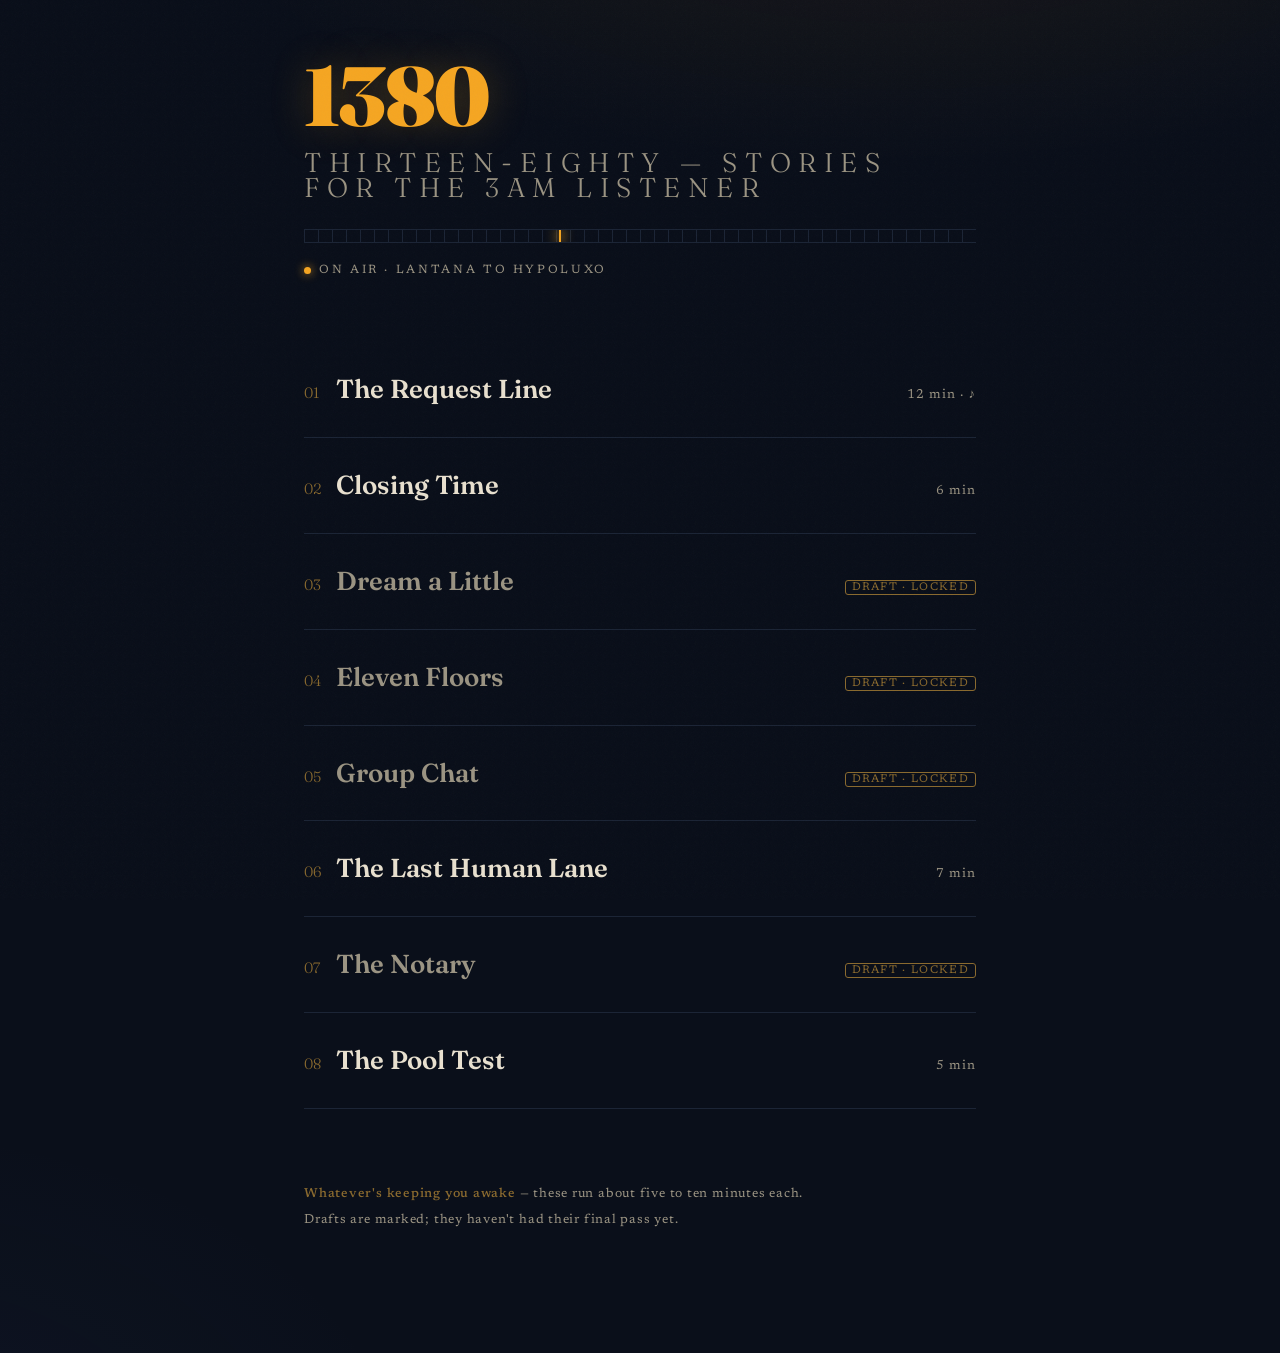
==== index.html @ d1e94da0 "auto-publish 2026-06-11 12:53" ====
<!doctype html>
<html lang="en">
<head>
<meta charset="utf-8">
<meta name="viewport" content="width=device-width, initial-scale=1">
<title>Thirteen-Eighty — stories for the 3am listener</title>
<link rel="preconnect" href="https://fonts.googleapis.com">
<link href="https://fonts.googleapis.com/css2?family=Fraunces:opsz,wght@9..144,300;9..144,600;9..144,900&family=Newsreader:ital,opsz,wght@0,6..72,400;0,6..72,500;1,6..72,400&display=swap" rel="stylesheet">
<style>
  :root {
    --night: #0a0f1a;
    --night-2: #0e1524;
    --amber: #f5a623;
    --amber-dim: #8a6a2f;
    --paper: #e8e0cf;
    --paper-dim: #9b9483;
    --line: #1c2536;
  }
  * { box-sizing: border-box; }
  html { background: var(--night); }
  body {
    margin: 0;
    color: var(--paper);
    font-family: "Newsreader", Georgia, serif;
    font-size: 18px;
    line-height: 1.65;
    min-height: 100vh;
    background:
      radial-gradient(1200px 500px at 70% -10%, rgba(245,166,35,0.07), transparent 60%),
      radial-gradient(900px 600px at -10% 110%, rgba(60,90,160,0.08), transparent 60%),
      var(--night);
  }
  /* faint static/grain */
  body::after {
    content: ""; position: fixed; inset: 0; pointer-events: none; opacity: 0.05;
    background-image: url("data:image/svg+xml,%3Csvg xmlns='http://www.w3.org/2000/svg' width='120' height='120'%3E%3Cfilter id='n'%3E%3CfeTurbulence baseFrequency='0.9' numOctaves='2'/%3E%3C/filter%3E%3Crect width='100%25' height='100%25' filter='url(%23n)' opacity='0.6'/%3E%3C/svg%3E");
  }
  .wrap { max-width: 720px; margin: 0 auto; padding: 56px 24px 120px; }

  header { margin-bottom: 56px; }
  .freq {
    font-family: "Fraunces", serif; font-weight: 900; font-size: clamp(44px, 9vw, 84px);
    line-height: 0.95; letter-spacing: -0.02em; margin: 0;
    color: var(--amber);
    text-shadow: 0 0 40px rgba(245,166,35,0.25);
  }
  .freq small { display: block; font-weight: 300; font-size: 0.32em; letter-spacing: 0.28em;
    text-transform: uppercase; color: var(--paper-dim); margin-top: 14px; text-shadow: none; }
  .dial {
    margin-top: 28px; height: 14px; position: relative; overflow: hidden;
    border-top: 1px solid var(--line); border-bottom: 1px solid var(--line);
  }
  .dial::before {
    content: ""; position: absolute; inset: 0;
    background-image: repeating-linear-gradient(90deg, var(--line) 0 1px, transparent 1px 14px);
  }
  .dial::after { /* the tuner needle, resting at our station */
    content: ""; position: absolute; top: 0; bottom: 0; left: 38%; width: 2px;
    background: var(--amber); box-shadow: 0 0 12px 2px rgba(245,166,35,0.6);
  }

  .onair { display: inline-flex; align-items: center; gap: 8px; margin-top: 18px;
    font-size: 12px; letter-spacing: 0.22em; text-transform: uppercase; color: var(--paper-dim); }
  .onair i { width: 7px; height: 7px; border-radius: 50%; background: var(--amber);
    box-shadow: 0 0 10px rgba(245,166,35,0.9); animation: pulse 2.4s ease-in-out infinite; }
  @keyframes pulse { 50% { opacity: 0.25; box-shadow: none; } }

  .track { border-bottom: 1px solid var(--line); padding: 26px 0; opacity: 0;
    animation: rise 0.7s ease forwards; }
  .track:nth-child(1) { animation-delay: .05s } .track:nth-child(2) { animation-delay: .12s }
  .track:nth-child(3) { animation-delay: .19s } .track:nth-child(4) { animation-delay: .26s }
  .track:nth-child(5) { animation-delay: .33s } .track:nth-child(6) { animation-delay: .40s }
  .track:nth-child(7) { animation-delay: .47s } .track:nth-child(8) { animation-delay: .54s }
  @keyframes rise { from { transform: translateY(10px); } to { opacity: 1; transform: none; } }

  .track-head { display: flex; align-items: baseline; gap: 14px; cursor: pointer; }
  .track-head:hover .t-title { color: var(--amber); }
  .t-no { font-family: "Fraunces", serif; font-weight: 300; color: var(--amber-dim);
    font-size: 15px; min-width: 2ch; }
  .t-title { font-family: "Fraunces", serif; font-weight: 600; font-size: 26px;
    transition: color .2s; flex: 1; }
  .t-meta { font-size: 13px; color: var(--paper-dim); letter-spacing: 0.08em; white-space: nowrap; }
  .t-meta .draft { color: var(--amber-dim); border: 1px solid var(--amber-dim);
    border-radius: 3px; padding: 1px 6px; margin-left: 8px; font-size: 11px;
    letter-spacing: 0.12em; text-transform: uppercase; }

  .t-body { display: none; padding: 18px 0 6px 0; }
  .track.open .t-body { display: block; }

  audio { width: 100%; margin: 6px 0 14px; filter: sepia(0.3) saturate(0.8); }
  .no-audio { font-size: 13px; color: var(--paper-dim); font-style: italic; margin: 6px 0 14px; }

  .story { border-top: 1px dashed var(--line); padding-top: 18px; }
  .story h1 { display: none; }
  .story p { margin: 0 0 1.1em; }
  .story p:first-of-type::first-letter {
    font-family: "Fraunces", serif; font-weight: 900; font-size: 3.1em; line-height: 0.8;
    float: left; padding: 6px 10px 0 0; color: var(--amber);
  }
  .readbtn { background: none; border: 1px solid var(--line); color: var(--paper-dim);
    font: inherit; font-size: 13px; letter-spacing: 0.1em; text-transform: uppercase;
    padding: 7px 16px; cursor: pointer; border-radius: 3px; transition: all .2s; }
  .readbtn:hover { border-color: var(--amber); color: var(--amber); }

  footer { margin-top: 72px; font-size: 13px; color: var(--paper-dim);
    letter-spacing: 0.06em; line-height: 2; }
  footer b { color: var(--amber-dim); font-weight: 500; }
</style>
</head>
<body>
<div class="wrap">
  <header>
    <h1 class="freq">1380<small>Thirteen-Eighty &mdash; stories for the 3am listener</small></h1>
    <div class="dial"></div>
    <div class="onair"><i></i> on air &middot; lantana to hypoluxo</div>
  </header>

  <main id="tracks"></main>

  <footer>
    <b>Whatever's keeping you awake</b> &mdash; these run about five to ten minutes each.<br>
    Drafts are marked; they haven't had their final pass yet.
  </footer>
</div>

<script>
  // Draft gate: casual-visitor screen only (client-side; not real security).
  // To change the passphrase: sha256 of the new phrase goes here.
  const DRAFT_HASH = "aecef364029f6f3f008b4f2b87b9a1c27e596a74062b83cad24fab73cce4f1f0";
  async function sha256(s) {
    const b = await crypto.subtle.digest("SHA-256", new TextEncoder().encode(s));
    return [...new Uint8Array(b)].map((x) => x.toString(16).padStart(2, "0")).join("");
  }
  function draftsUnlocked() { return localStorage.getItem("draftKey") === DRAFT_HASH; }
  async function unlockDrafts() {
    const p = prompt("Drafts passphrase:");
    if (p && (await sha256(p)) === DRAFT_HASH) { localStorage.setItem("draftKey", DRAFT_HASH); location.reload(); }
    else if (p) alert("Not it.");
  }

  // minimal markdown: paragraphs + em/strong/quotes; stories are plain prose.
  function md(text) {
    return text
      .split(/\n\n+/)
      .map((b) => b.trim())
      .filter(Boolean)
      .map((b) => {
        if (b.startsWith("# ")) return "";
        b = b.replace(/&/g, "&amp;").replace(/</g, "&lt;")
             .replace(/\*\*(.+?)\*\*/g, "<strong>$1</strong>")
             .replace(/\*(.+?)\*/g, "<em>$1</em>")
             .replace(/\n/g, "<br>");
        return `<p>${b}</p>`;
      })
      .join("");
  }

  fetch("manifest.json")
    .then((r) => r.json())
    .then(({ stories }) => {
      const root = document.getElementById("tracks");
      stories.forEach((s, i) => {
        const el = document.createElement("article");
        el.className = "track";
        if (s.status === "draft" && !draftsUnlocked()) {
          el.innerHTML = `
            <div class="track-head">
              <span class="t-no">${String(i + 1).padStart(2, "0")}</span>
              <span class="t-title" style="color:var(--paper-dim)">${s.title}</span>
              <span class="t-meta"><span class="draft">draft · locked</span></span>
            </div>`;
          el.querySelector(".track-head").addEventListener("click", unlockDrafts);
          root.appendChild(el);
          return;
        }
        el.innerHTML = `
          <div class="track-head">
            <span class="t-no">${String(i + 1).padStart(2, "0")}</span>
            <span class="t-title">${s.title}</span>
            <span class="t-meta">${s.minutes} min${s.audio ? " · ♪" : ""}${s.status === "draft" ? '<span class="draft">draft</span>' : ""}</span>
          </div>
          <div class="t-body">
            ${s.audio ? `<audio controls preload="none" src="${s.audio}"></audio>`
                      : `<p class="no-audio">audio coming soon — text only for now</p>`}
            <button class="readbtn">Read it</button>
            <div class="story" style="display:none"></div>
          </div>`;
        el.querySelector(".track-head").addEventListener("click", () => el.classList.toggle("open"));
        el.querySelector(".readbtn").addEventListener("click", async (e) => {
          const box = el.querySelector(".story");
          if (!box.innerHTML) box.innerHTML = md(await (await fetch(s.text)).text());
          box.style.display = box.style.display === "none" ? "block" : "none";
          e.target.textContent = box.style.display === "none" ? "Read it" : "Close text";
        });
        root.appendChild(el);
      });
    })
    .catch(() => {
      document.getElementById("tracks").innerHTML =
        "<p class='no-audio'>manifest.json missing — run <code>node portal/build.js</code> and serve from the repo root.</p>";
    });
</script>
</body>
</html>
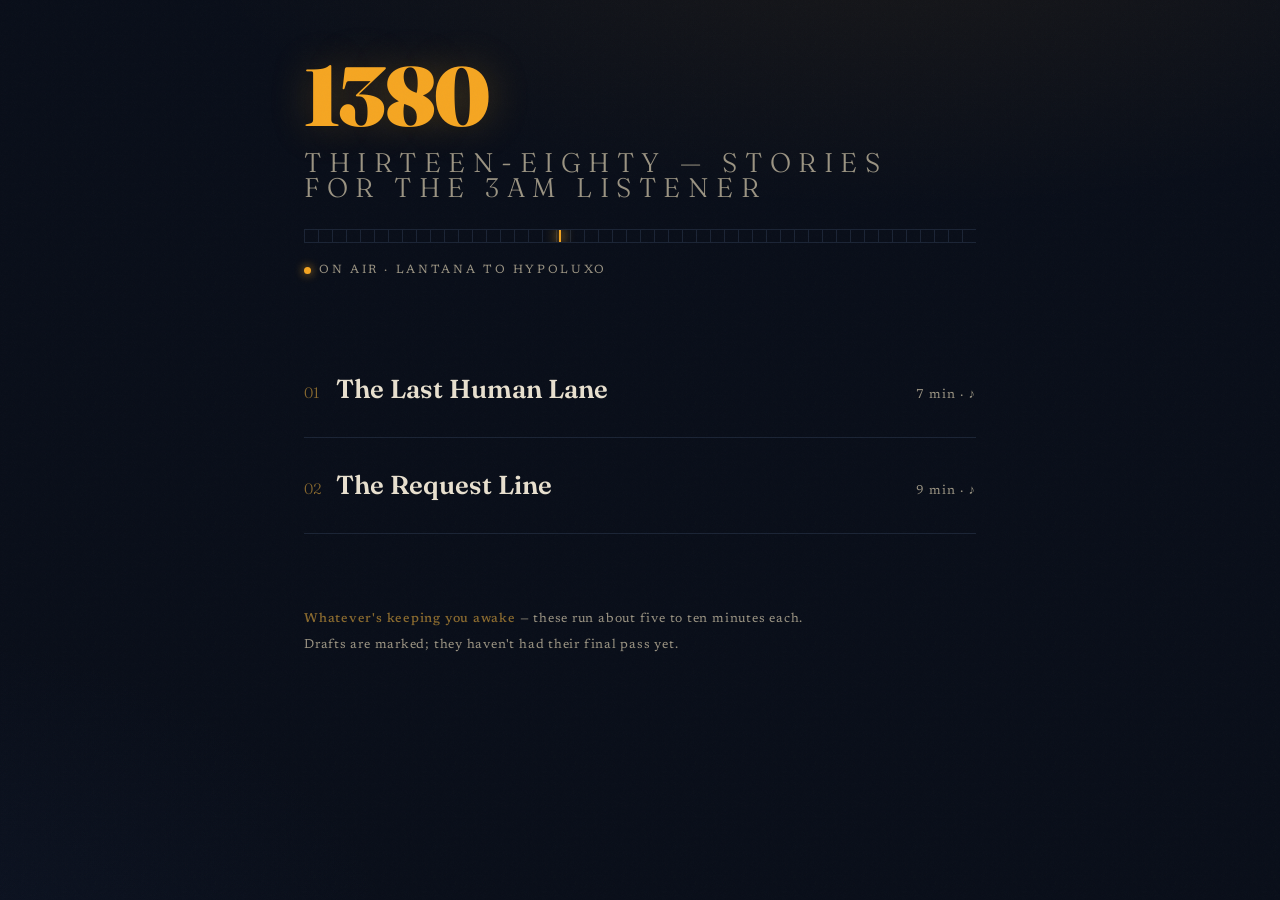
==== commit 9cf7c26e: "auto-publish 2026-06-14 09:16" ====
--- a/index.html
+++ b/index.html
@@ -177,7 +177,7 @@
           <div class="track-head">
             <span class="t-no">${String(i + 1).padStart(2, "0")}</span>
             <span class="t-title">${s.title}</span>
-            <span class="t-meta">${s.minutes} min${s.audio ? " · ♪" : ""}${s.status === "draft" ? '<span class="draft">draft</span>' : ""}</span>
+            <span class="t-meta">${s.minutes} min${s.audio ? " · ♪" : ""}${s.audioStatus === "preview" ? '<span class="draft">preview</span>' : ""}${s.status === "draft" ? '<span class="draft">draft</span>' : ""}</span>
           </div>
           <div class="t-body">
             ${s.audio ? `<audio controls preload="none" src="${s.audio}"></audio>`
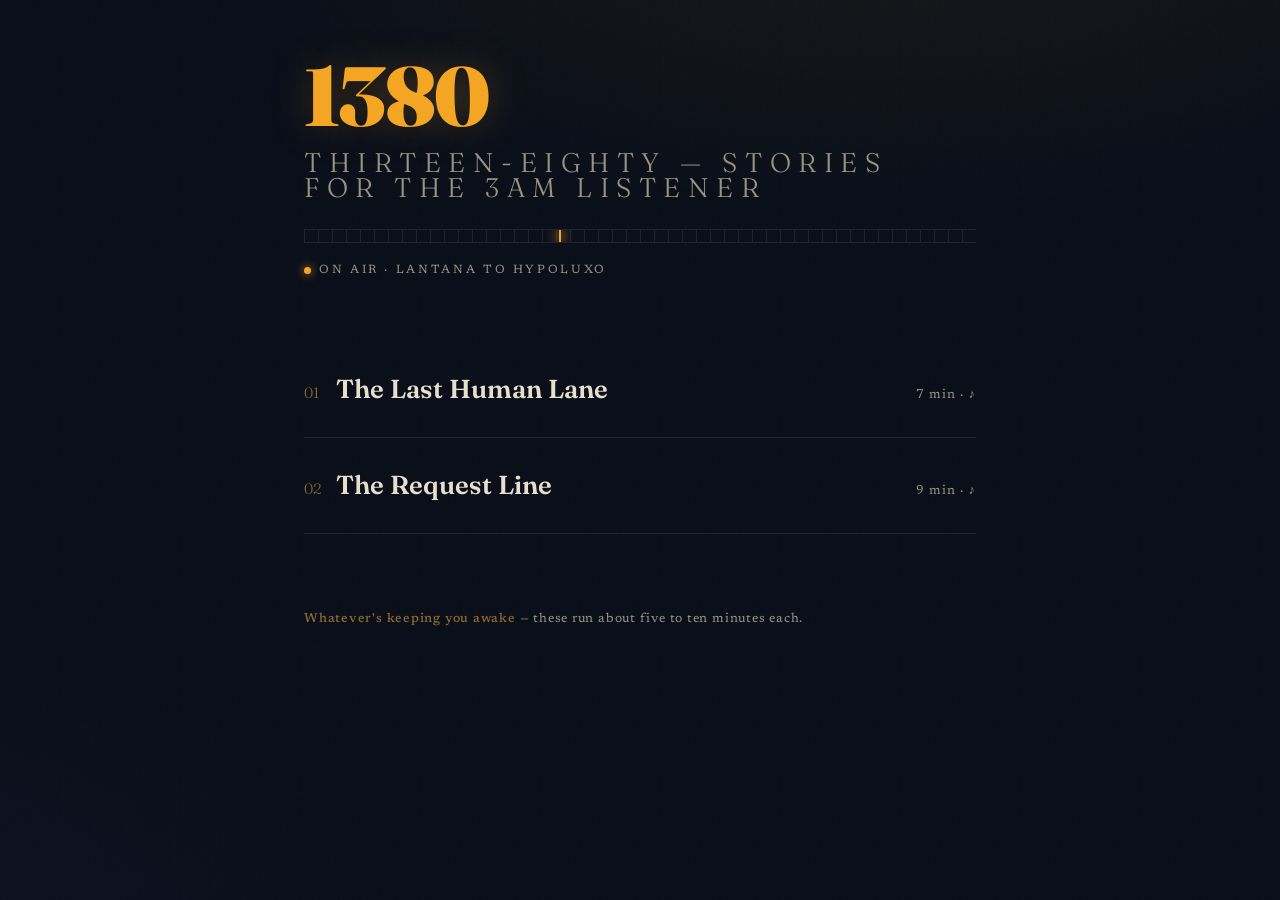
==== commit fa6944ee: "auto-publish 2026-06-14 12:51" ====
--- a/index.html
+++ b/index.html
@@ -105,6 +105,9 @@
   footer { margin-top: 72px; font-size: 13px; color: var(--paper-dim);
     letter-spacing: 0.06em; line-height: 2; }
   footer b { color: var(--amber-dim); font-weight: 500; }
+  .draft-access { background: none; border: 0; color: var(--line); cursor: pointer;
+    font: inherit; font-size: 12px; padding: 0 8px; opacity: 0.45; }
+  .draft-access:hover { color: var(--amber-dim); opacity: 1; }
 </style>
 </head>
 <body>
@@ -119,7 +122,7 @@
 
   <footer>
     <b>Whatever's keeping you awake</b> &mdash; these run about five to ten minutes each.<br>
-    Drafts are marked; they haven't had their final pass yet.
+    <button id="draftAccess" class="draft-access" type="button" aria-label="Draft access">.</button>
   </footer>
 </div>
 
@@ -134,8 +137,9 @@
   function draftsUnlocked() { return localStorage.getItem("draftKey") === DRAFT_HASH; }
   async function unlockDrafts() {
     const p = prompt("Drafts passphrase:");
-    if (p && (await sha256(p)) === DRAFT_HASH) { localStorage.setItem("draftKey", DRAFT_HASH); location.reload(); }
+    if (p && (await sha256(p)) === DRAFT_HASH) { localStorage.setItem("draftKey", DRAFT_HASH); loadStories(); return true; }
     else if (p) alert("Not it.");
+    return false;
   }
 
   // minimal markdown: paragraphs + em/strong/quotes; stories are plain prose.
@@ -155,10 +159,30 @@
       .join("");
   }
 
-  fetch("manifest.json")
-    .then((r) => r.json())
-    .then(({ stories }) => {
+  async function loadManifest(path) {
+    const r = await fetch(path, { cache: "no-store" });
+    if (!r.ok) throw new Error(`${path}: ${r.status}`);
+    return r.json();
+  }
+
+  async function loadStories() {
+    const main = await loadManifest("manifest.json");
+    let stories = main.stories;
+    if (draftsUnlocked()) {
+      try {
+        const drafts = await loadManifest("drafts.json");
+        const seen = new Set(stories.map((s) => s.slug));
+        stories = stories.concat(drafts.stories.filter((s) => !seen.has(s.slug)));
+      } catch (_) {
+        // Local previews before a public deploy may not have drafts.json.
+      }
+    }
+    renderStories(stories);
+  }
+
+  function renderStories(stories) {
       const root = document.getElementById("tracks");
+      root.innerHTML = "";
       stories.forEach((s, i) => {
         const el = document.createElement("article");
         el.className = "track";
@@ -194,11 +218,15 @@
         });
         root.appendChild(el);
       });
-    })
+  }
+
+  document.getElementById("draftAccess").addEventListener("click", unlockDrafts);
+
+  loadStories()
     .catch(() => {
       document.getElementById("tracks").innerHTML =
         "<p class='no-audio'>manifest.json missing — run <code>node portal/build.js</code> and serve from the repo root.</p>";
-    });
+    })
 </script>
 </body>
 </html>
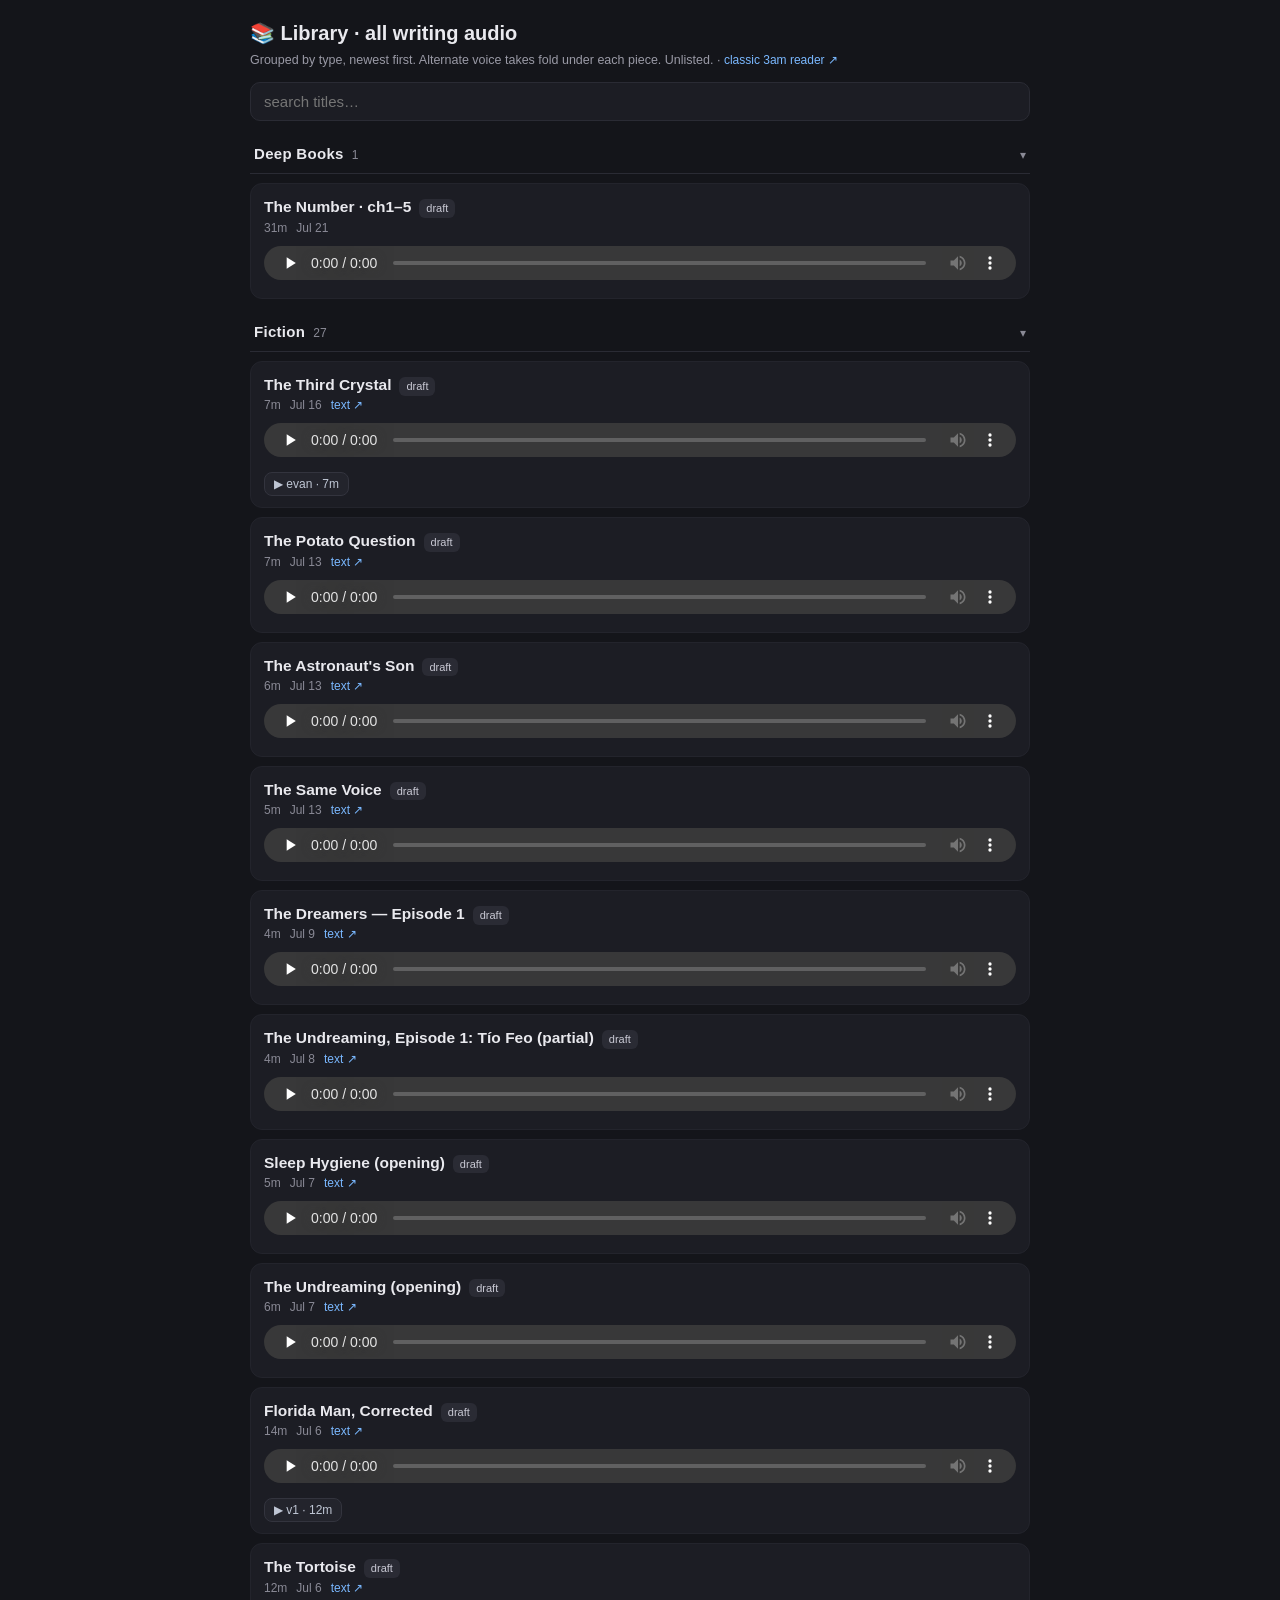
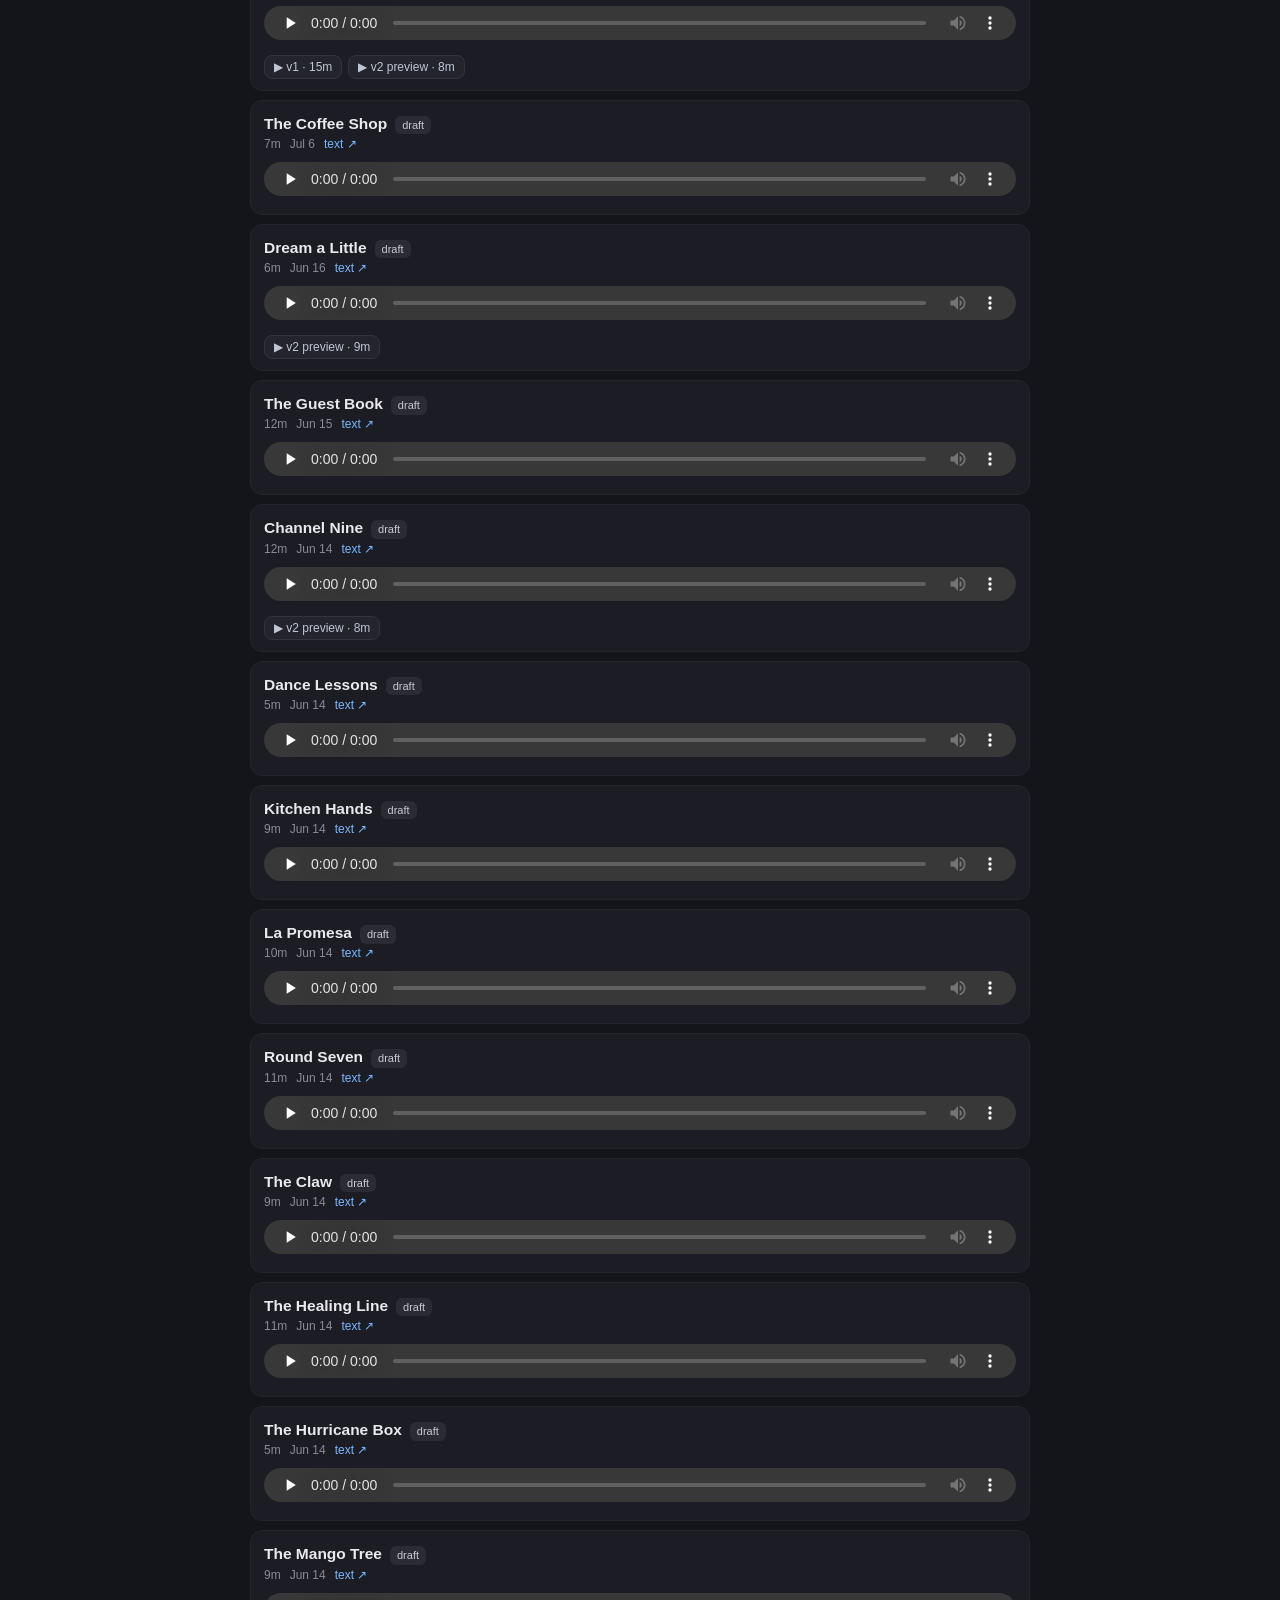
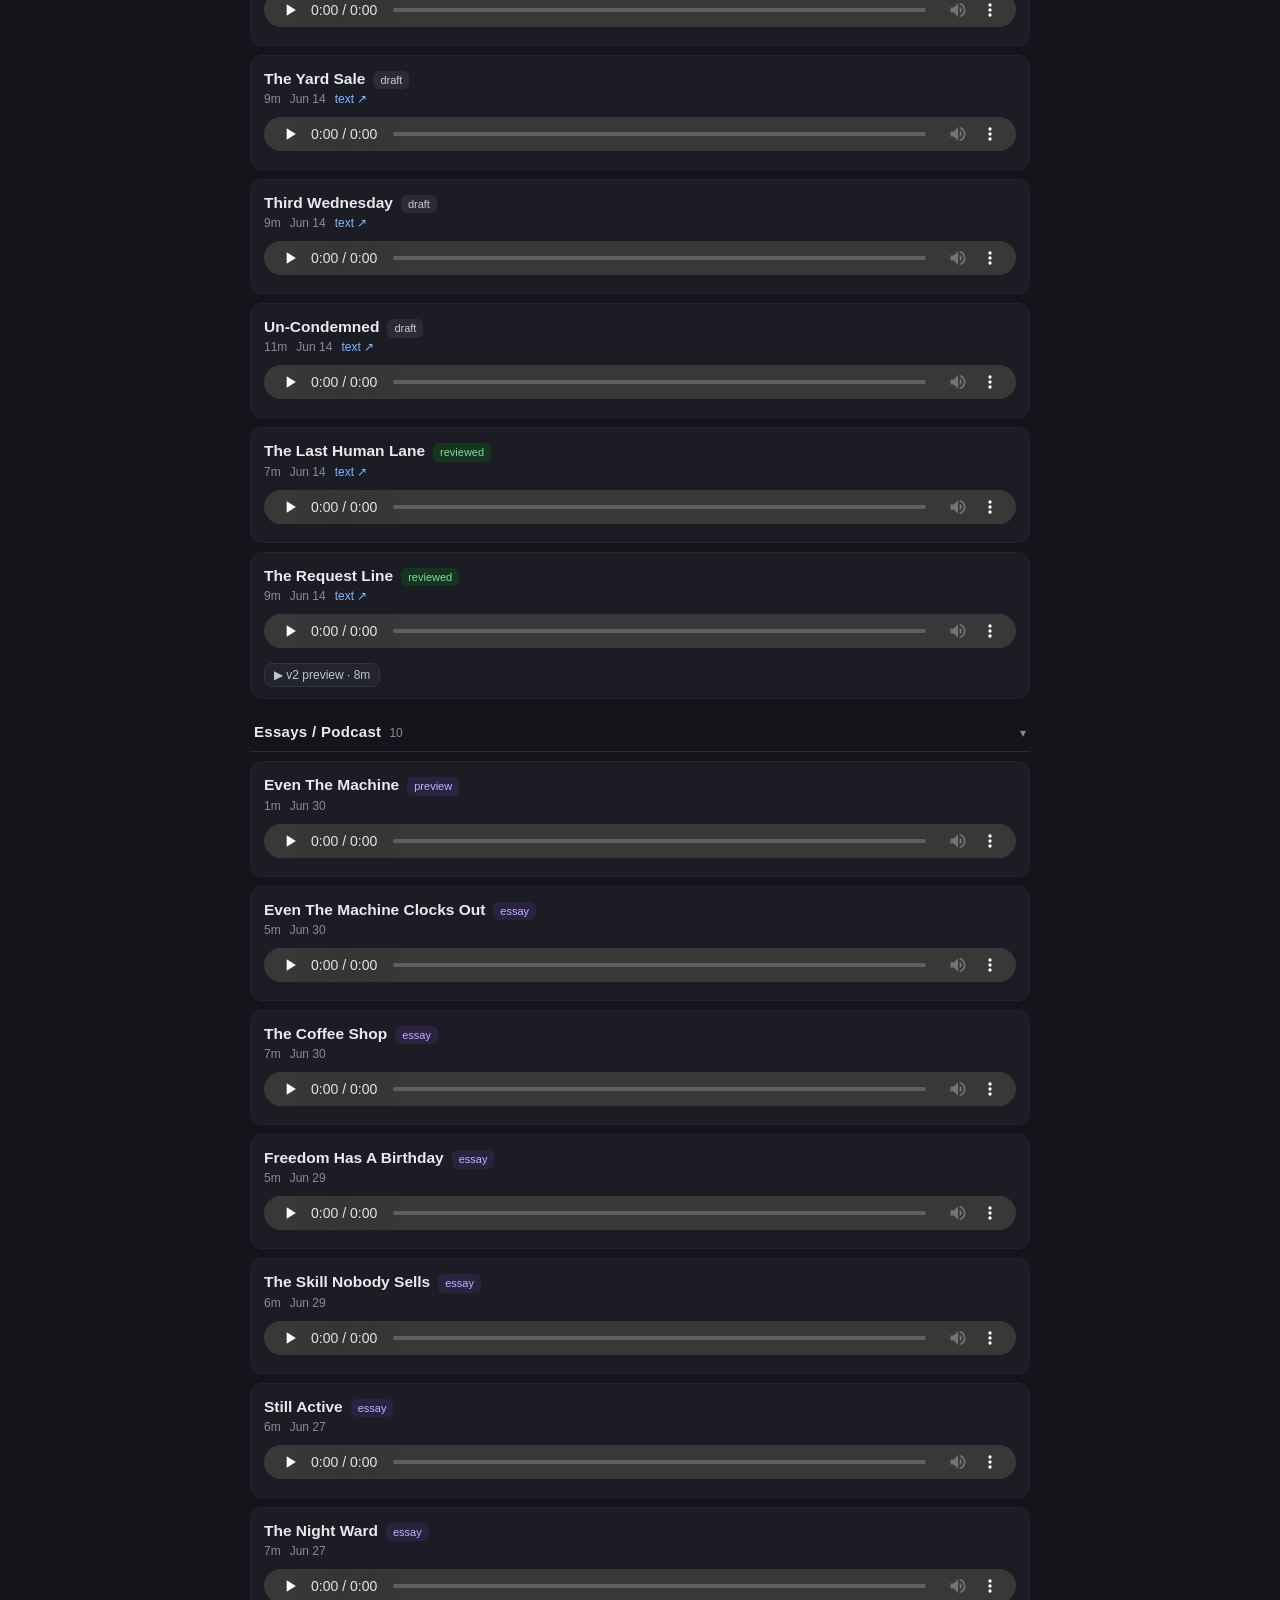
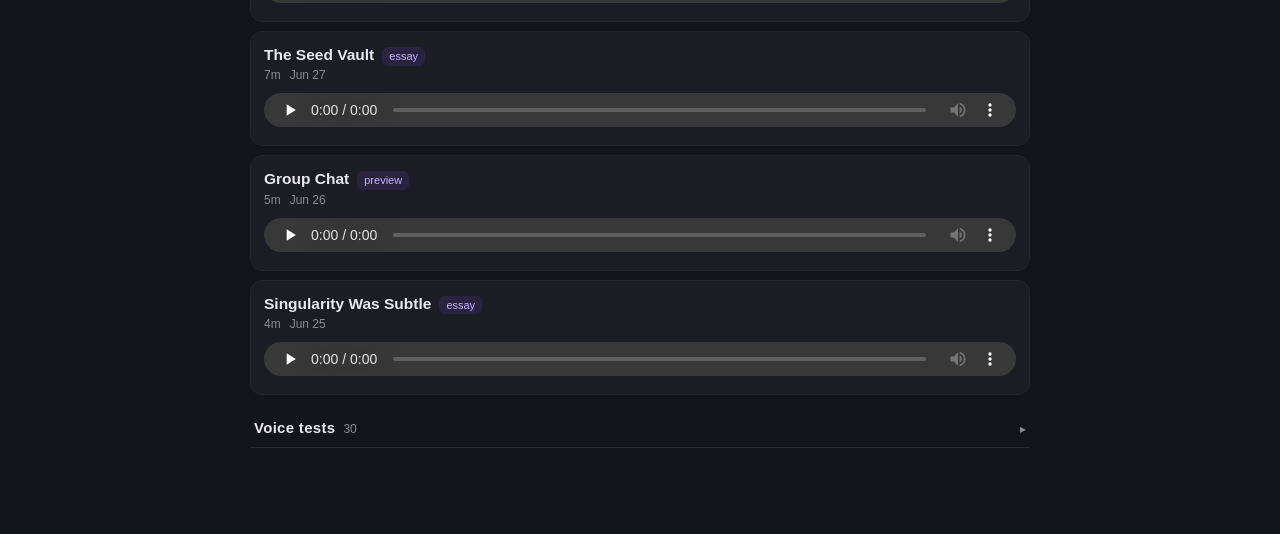
==== commit 058035f8: "auto-publish 2026-07-21 22:51" ====
--- a/index.html
+++ b/index.html
@@ -3,230 +3,118 @@
 <head>
 <meta charset="utf-8">
 <meta name="viewport" content="width=device-width, initial-scale=1">
-<title>Thirteen-Eighty — stories for the 3am listener</title>
-<link rel="preconnect" href="https://fonts.googleapis.com">
-<link href="https://fonts.googleapis.com/css2?family=Fraunces:opsz,wght@9..144,300;9..144,600;9..144,900&family=Newsreader:ital,opsz,wght@0,6..72,400;0,6..72,500;1,6..72,400&display=swap" rel="stylesheet">
+<meta name="robots" content="noindex, nofollow">
+<title>Library · all writing audio</title>
 <style>
-  :root {
-    --night: #0a0f1a;
-    --night-2: #0e1524;
-    --amber: #f5a623;
-    --amber-dim: #8a6a2f;
-    --paper: #e8e0cf;
-    --paper-dim: #9b9483;
-    --line: #1c2536;
-  }
+  :root { color-scheme: dark; }
   * { box-sizing: border-box; }
-  html { background: var(--night); }
-  body {
-    margin: 0;
-    color: var(--paper);
-    font-family: "Newsreader", Georgia, serif;
-    font-size: 18px;
-    line-height: 1.65;
-    min-height: 100vh;
-    background:
-      radial-gradient(1200px 500px at 70% -10%, rgba(245,166,35,0.07), transparent 60%),
-      radial-gradient(900px 600px at -10% 110%, rgba(60,90,160,0.08), transparent 60%),
-      var(--night);
-  }
-  /* faint static/grain */
-  body::after {
-    content: ""; position: fixed; inset: 0; pointer-events: none; opacity: 0.05;
-    background-image: url("data:image/svg+xml,%3Csvg xmlns='http://www.w3.org/2000/svg' width='120' height='120'%3E%3Cfilter id='n'%3E%3CfeTurbulence baseFrequency='0.9' numOctaves='2'/%3E%3C/filter%3E%3Crect width='100%25' height='100%25' filter='url(%23n)' opacity='0.6'/%3E%3C/svg%3E");
-  }
-  .wrap { max-width: 720px; margin: 0 auto; padding: 56px 24px 120px; }
-
-  header { margin-bottom: 56px; }
-  .freq {
-    font-family: "Fraunces", serif; font-weight: 900; font-size: clamp(44px, 9vw, 84px);
-    line-height: 0.95; letter-spacing: -0.02em; margin: 0;
-    color: var(--amber);
-    text-shadow: 0 0 40px rgba(245,166,35,0.25);
-  }
-  .freq small { display: block; font-weight: 300; font-size: 0.32em; letter-spacing: 0.28em;
-    text-transform: uppercase; color: var(--paper-dim); margin-top: 14px; text-shadow: none; }
-  .dial {
-    margin-top: 28px; height: 14px; position: relative; overflow: hidden;
-    border-top: 1px solid var(--line); border-bottom: 1px solid var(--line);
-  }
-  .dial::before {
-    content: ""; position: absolute; inset: 0;
-    background-image: repeating-linear-gradient(90deg, var(--line) 0 1px, transparent 1px 14px);
-  }
-  .dial::after { /* the tuner needle, resting at our station */
-    content: ""; position: absolute; top: 0; bottom: 0; left: 38%; width: 2px;
-    background: var(--amber); box-shadow: 0 0 12px 2px rgba(245,166,35,0.6);
-  }
-
-  .onair { display: inline-flex; align-items: center; gap: 8px; margin-top: 18px;
-    font-size: 12px; letter-spacing: 0.22em; text-transform: uppercase; color: var(--paper-dim); }
-  .onair i { width: 7px; height: 7px; border-radius: 50%; background: var(--amber);
-    box-shadow: 0 0 10px rgba(245,166,35,0.9); animation: pulse 2.4s ease-in-out infinite; }
-  @keyframes pulse { 50% { opacity: 0.25; box-shadow: none; } }
-
-  .track { border-bottom: 1px solid var(--line); padding: 26px 0; opacity: 0;
-    animation: rise 0.7s ease forwards; }
-  .track:nth-child(1) { animation-delay: .05s } .track:nth-child(2) { animation-delay: .12s }
-  .track:nth-child(3) { animation-delay: .19s } .track:nth-child(4) { animation-delay: .26s }
-  .track:nth-child(5) { animation-delay: .33s } .track:nth-child(6) { animation-delay: .40s }
-  .track:nth-child(7) { animation-delay: .47s } .track:nth-child(8) { animation-delay: .54s }
-  @keyframes rise { from { transform: translateY(10px); } to { opacity: 1; transform: none; } }
-
-  .track-head { display: flex; align-items: baseline; gap: 14px; cursor: pointer; }
-  .track-head:hover .t-title { color: var(--amber); }
-  .t-no { font-family: "Fraunces", serif; font-weight: 300; color: var(--amber-dim);
-    font-size: 15px; min-width: 2ch; }
-  .t-title { font-family: "Fraunces", serif; font-weight: 600; font-size: 26px;
-    transition: color .2s; flex: 1; }
-  .t-meta { font-size: 13px; color: var(--paper-dim); letter-spacing: 0.08em; white-space: nowrap; }
-  .t-meta .draft { color: var(--amber-dim); border: 1px solid var(--amber-dim);
-    border-radius: 3px; padding: 1px 6px; margin-left: 8px; font-size: 11px;
-    letter-spacing: 0.12em; text-transform: uppercase; }
-
-  .t-body { display: none; padding: 18px 0 6px 0; }
-  .track.open .t-body { display: block; }
-
-  audio { width: 100%; margin: 6px 0 14px; filter: sepia(0.3) saturate(0.8); }
-  .no-audio { font-size: 13px; color: var(--paper-dim); font-style: italic; margin: 6px 0 14px; }
-
-  .story { border-top: 1px dashed var(--line); padding-top: 18px; }
-  .story h1 { display: none; }
-  .story p { margin: 0 0 1.1em; }
-  .story p:first-of-type::first-letter {
-    font-family: "Fraunces", serif; font-weight: 900; font-size: 3.1em; line-height: 0.8;
-    float: left; padding: 6px 10px 0 0; color: var(--amber);
-  }
-  .readbtn { background: none; border: 1px solid var(--line); color: var(--paper-dim);
-    font: inherit; font-size: 13px; letter-spacing: 0.1em; text-transform: uppercase;
-    padding: 7px 16px; cursor: pointer; border-radius: 3px; transition: all .2s; }
-  .readbtn:hover { border-color: var(--amber); color: var(--amber); }
-
-  footer { margin-top: 72px; font-size: 13px; color: var(--paper-dim);
-    letter-spacing: 0.06em; line-height: 2; }
-  footer b { color: var(--amber-dim); font-weight: 500; }
-  .draft-access { background: none; border: 0; color: var(--line); cursor: pointer;
-    font: inherit; font-size: 12px; padding: 0 8px; opacity: 0.45; }
-  .draft-access:hover { color: var(--amber-dim); opacity: 1; }
+  body { margin:0; background:#14151a; color:#e9e9ee;
+         font:16px/1.5 -apple-system,Segoe UI,Roboto,sans-serif; padding:18px 14px 60px; }
+  header { max-width:780px; margin:0 auto 12px; }
+  h1 { font-size:20px; margin:0 0 3px; }
+  .sub { color:#9a9aa6; font-size:12.5px; }
+  .bar { max-width:780px; margin:12px auto; }
+  input { width:100%; background:#1c1d24; border:1px solid #2a2b34; border-radius:10px;
+          color:#e9e9ee; padding:10px 13px; font-size:15px; }
+  .wrap { max-width:780px; margin:0 auto; }
+  .group { margin:14px 0 4px; }
+  .ghead { display:flex; align-items:baseline; gap:8px; cursor:pointer; user-select:none;
+           padding:8px 4px; border-bottom:1px solid #2a2b34; }
+  .ghead h2 { font-size:15px; margin:0; letter-spacing:.02em; }
+  .gcount { color:#8a8a96; font-size:12px; }
+  .chev { color:#8a8a96; font-size:12px; margin-left:auto; }
+  .item { background:#1c1d24; border:1px solid #23242c; border-radius:12px; padding:11px 13px; margin:9px 0; }
+  .top { display:flex; align-items:baseline; gap:8px; flex-wrap:wrap; }
+  .name { font-weight:600; font-size:15.5px; }
+  .meta { color:#8a8a96; font-size:12px; display:flex; gap:9px; flex-wrap:wrap; align-items:center; }
+  .tag { border-radius:6px; padding:1px 7px; font-size:11px; }
+  .t-reviewed { background:#16351f; color:#7fdca0; }
+  .t-draft { background:#2a2b34; color:#c9c9d4; }
+  .t-preview,.t-essay { background:#2a2340; color:#c3b0ff; }
+  .t-sample { background:#23242c; color:#8a8a96; }
+  audio { width:100%; margin-top:9px; height:34px; }
+  .alts { margin-top:8px; display:flex; gap:6px; flex-wrap:wrap; }
+  .alt { background:#23242c; border:1px solid #33343e; color:#bfc6d4; border-radius:8px;
+         padding:4px 9px; font-size:12px; cursor:pointer; }
+  .alt:active { transform:scale(.97); }
+  .txt { color:#7ab8ff; font-size:12px; text-decoration:none; }
+  .msg { max-width:780px; margin:26px auto; color:#9a9aa6; text-align:center; }
+  .hidden { display:none; }
 </style>
 </head>
 <body>
-<div class="wrap">
-  <header>
-    <h1 class="freq">1380<small>Thirteen-Eighty &mdash; stories for the 3am listener</small></h1>
-    <div class="dial"></div>
-    <div class="onair"><i></i> on air &middot; lantana to hypoluxo</div>
-  </header>
-
-  <main id="tracks"></main>
-
-  <footer>
-    <b>Whatever's keeping you awake</b> &mdash; these run about five to ten minutes each.<br>
-    <button id="draftAccess" class="draft-access" type="button" aria-label="Draft access">.</button>
-  </footer>
-</div>
+<header>
+  <h1>📚 Library · all writing audio</h1>
+  <div class="sub">Grouped by type, newest first. Alternate voice takes fold under each piece. Unlisted. · <a class="txt" href="reader-1380.html">classic 3am reader ↗</a></div>
+</header>
+<div class="bar"><input id="q" placeholder="search titles…" oninput="render()"></div>
+<div id="list" class="wrap"></div>
+<div id="msg" class="msg">Loading…</div>
 
 <script>
-  // Draft gate: casual-visitor screen only (client-side; not real security).
-  // To change the passphrase: sha256 of the new phrase goes here.
-  const DRAFT_HASH = "aecef364029f6f3f008b4f2b87b9a1c27e596a74062b83cad24fab73cce4f1f0";
-  async function sha256(s) {
-    const b = await crypto.subtle.digest("SHA-256", new TextEncoder().encode(s));
-    return [...new Uint8Array(b)].map((x) => x.toString(16).padStart(2, "0")).join("");
-  }
-  function draftsUnlocked() { return localStorage.getItem("draftKey") === DRAFT_HASH; }
-  async function unlockDrafts() {
-    const p = prompt("Drafts passphrase:");
-    if (p && (await sha256(p)) === DRAFT_HASH) { localStorage.setItem("draftKey", DRAFT_HASH); loadStories(); return true; }
-    else if (p) alert("Not it.");
-    return false;
-  }
+const SITE = "https://vonwao.github.io/stories-1380";
+let DATA = null;
+const collapsed = { "Voice tests": true };   // voice tests start collapsed
 
-  // minimal markdown: paragraphs + em/strong/quotes; stories are plain prose.
-  function md(text) {
-    return text
-      .split(/\n\n+/)
-      .map((b) => b.trim())
-      .filter(Boolean)
-      .map((b) => {
-        if (b.startsWith("# ")) return "";
-        b = b.replace(/&/g, "&amp;").replace(/</g, "&lt;")
-             .replace(/\*\*(.+?)\*\*/g, "<strong>$1</strong>")
-             .replace(/\*(.+?)\*/g, "<em>$1</em>")
-             .replace(/\n/g, "<br>");
-        return `<p>${b}</p>`;
-      })
-      .join("");
-  }
+function fmtDur(s){ if(!s) return ""; const m=Math.round(s/60); return m<1?"<1m":m+"m"; }
+function url(p){ return SITE + "/" + p.split("/").map(encodeURIComponent).join("/"); }
+function statusClass(s){ return "t-" + (["reviewed","draft","preview","essay","sample"].includes(s)?s:"draft"); }
 
-  async function loadManifest(path) {
-    const r = await fetch(path, { cache: "no-store" });
-    if (!r.ok) throw new Error(`${path}: ${r.status}`);
-    return r.json();
-  }
+async function load(){
+  try {
+    const r = await fetch("audio-index.json?" + Date.now());
+    if(!r.ok) throw new Error(r.status);
+    DATA = await r.json();
+    document.getElementById("msg").textContent = "";
+    render();
+  } catch(e){ document.getElementById("msg").textContent = "Couldn't load audio-index.json ("+e.message+")."; }
+}
 
-  async function loadStories() {
-    const main = await loadManifest("manifest.json");
-    let stories = main.stories;
-    if (draftsUnlocked()) {
-      try {
-        const drafts = await loadManifest("drafts.json");
-        const seen = new Set(stories.map((s) => s.slug));
-        stories = stories.concat(drafts.stories.filter((s) => !seen.has(s.slug)));
-      } catch (_) {
-        // Local previews before a public deploy may not have drafts.json.
-      }
-    }
-    renderStories(stories);
-  }
+function render(){
+  if(!DATA) return;
+  const q = (document.getElementById("q").value||"").toLowerCase().trim();
+  const list = document.getElementById("list");
+  list.innerHTML = DATA.groups.map(g => {
+    const items = g.items.filter(it => !q || it.title.toLowerCase().includes(q));
+    if(!items.length) return "";
+    const open = q ? true : !collapsed[g.name];
+    const rows = items.map(it => {
+      const p = it.primary;
+      const alts = (it.alts||[]).map(a =>
+        `<button class="alt" onclick="play('${url(a.path)}',this)">▶ ${a.label||"alt"}${a.seconds?" · "+fmtDur(a.seconds):""}</button>`
+      ).join("");
+      return `<div class="item">
+        <div class="top">
+          <span class="name">${it.title}</span>
+          <span class="tag ${statusClass(it.status)}">${it.status}</span>
+        </div>
+        <div class="meta">
+          ${p.seconds?`<span>${fmtDur(p.seconds)}</span>`:""}
+          ${p.date?`<span>${new Date(p.date).toLocaleDateString(undefined,{month:"short",day:"numeric"})}</span>`:""}
+          ${it.textPath?`<a class="txt" href="${url(it.textPath)}" target="_blank">text ↗</a>`:""}
+        </div>
+        <audio controls preload="none" src="${url(p.path)}"></audio>
+        ${alts?`<div class="alts">${alts}</div>`:""}
+      </div>`;
+    }).join("");
+    return `<div class="group">
+      <div class="ghead" onclick="toggle('${g.name}')">
+        <h2>${g.name}</h2><span class="gcount">${items.length}</span>
+        <span class="chev">${open?"▾":"▸"}</span>
+      </div>
+      <div class="${open?"":"hidden"}">${rows}</div>
+    </div>`;
+  }).join("");
+  document.getElementById("msg").textContent = "";
+}
 
-  function renderStories(stories) {
-      const root = document.getElementById("tracks");
-      root.innerHTML = "";
-      stories.forEach((s, i) => {
-        const el = document.createElement("article");
-        el.className = "track";
-        if (s.status === "draft" && !draftsUnlocked()) {
-          el.innerHTML = `
-            <div class="track-head">
-              <span class="t-no">${String(i + 1).padStart(2, "0")}</span>
-              <span class="t-title" style="color:var(--paper-dim)">${s.title}</span>
-              <span class="t-meta"><span class="draft">draft · locked</span></span>
-            </div>`;
-          el.querySelector(".track-head").addEventListener("click", unlockDrafts);
-          root.appendChild(el);
-          return;
-        }
-        el.innerHTML = `
-          <div class="track-head">
-            <span class="t-no">${String(i + 1).padStart(2, "0")}</span>
-            <span class="t-title">${s.title}</span>
-            <span class="t-meta">${s.minutes} min${s.audio ? " · ♪" : ""}${s.audioStatus === "preview" ? '<span class="draft">preview</span>' : ""}${s.status === "draft" ? '<span class="draft">draft</span>' : ""}</span>
-          </div>
-          <div class="t-body">
-            ${s.audio ? `<audio controls preload="none" src="${s.audio}"></audio>`
-                      : `<p class="no-audio">audio coming soon — text only for now</p>`}
-            <button class="readbtn">Read it</button>
-            <div class="story" style="display:none"></div>
-          </div>`;
-        el.querySelector(".track-head").addEventListener("click", () => el.classList.toggle("open"));
-        el.querySelector(".readbtn").addEventListener("click", async (e) => {
-          const box = el.querySelector(".story");
-          if (!box.innerHTML) box.innerHTML = md(await (await fetch(s.text)).text());
-          box.style.display = box.style.display === "none" ? "block" : "none";
-          e.target.textContent = box.style.display === "none" ? "Read it" : "Close text";
-        });
-        root.appendChild(el);
-      });
-  }
-
-  document.getElementById("draftAccess").addEventListener("click", unlockDrafts);
-
-  loadStories()
-    .catch(() => {
-      document.getElementById("tracks").innerHTML =
-        "<p class='no-audio'>manifest.json missing — run <code>node portal/build.js</code> and serve from the repo root.</p>";
-    })
+function toggle(name){ collapsed[name] = !collapsed[name]; render(); }
+function play(u, btn){
+  // swap the story's main <audio> to this alternate and play
+  const audio = btn.closest(".item").querySelector("audio");
+  audio.src = u; audio.play();
+}
+load();
 </script>
 </body>
 </html>
